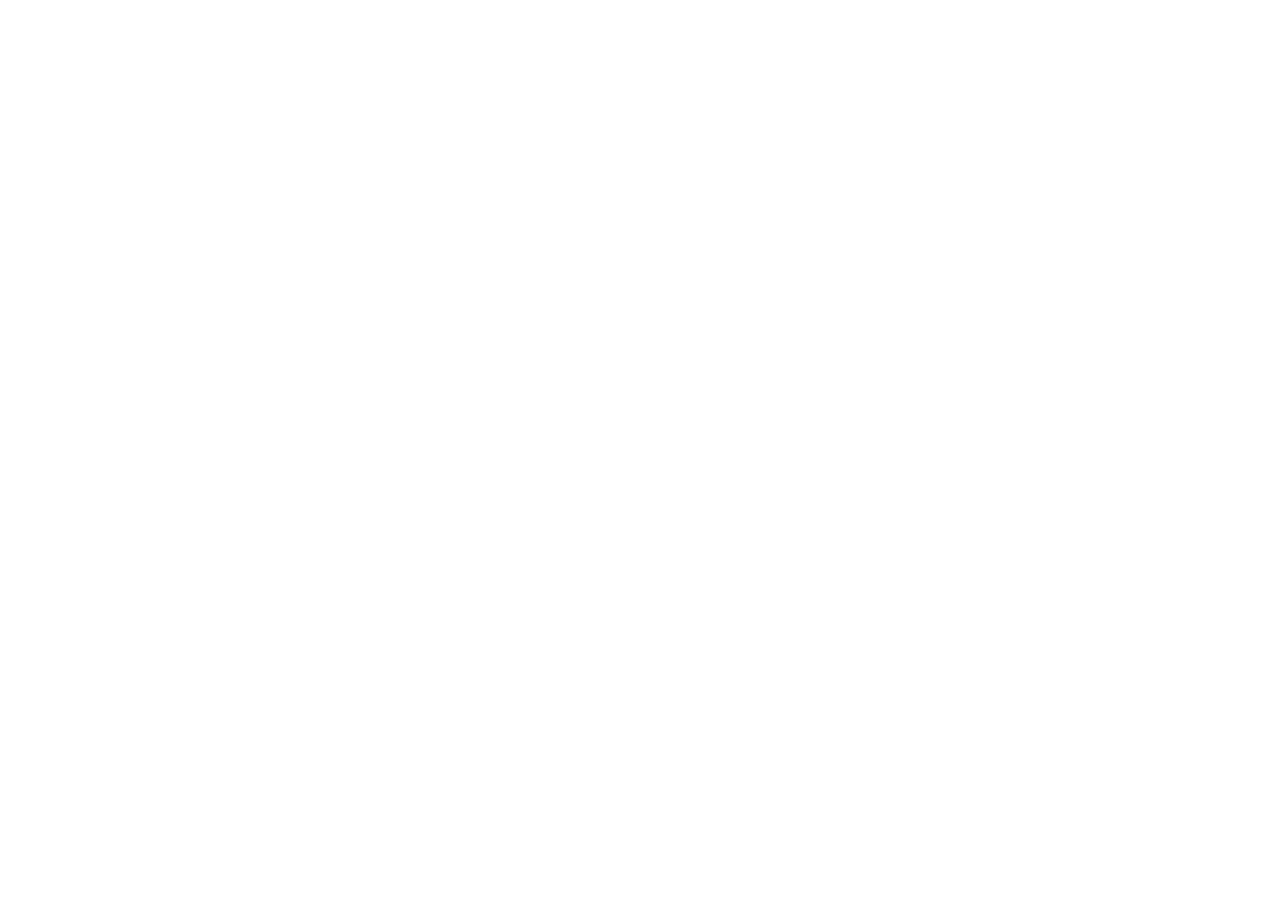
==== register.html @ e4cd12ae "Add register page and connect reset.css and style.css" ====
<!doctype html>
<html lang="en">
  <head>
    <meta charset="UTF-8" />
    <meta name="viewport" content="width=device-width, initial-scale=1.0" />
    <title>Document</title>
    <link rel="styleheet" href="css/reset.css" />
    <link rel="styleheet" href="css/style.css" />
  </head>
  <body></body>
</html>
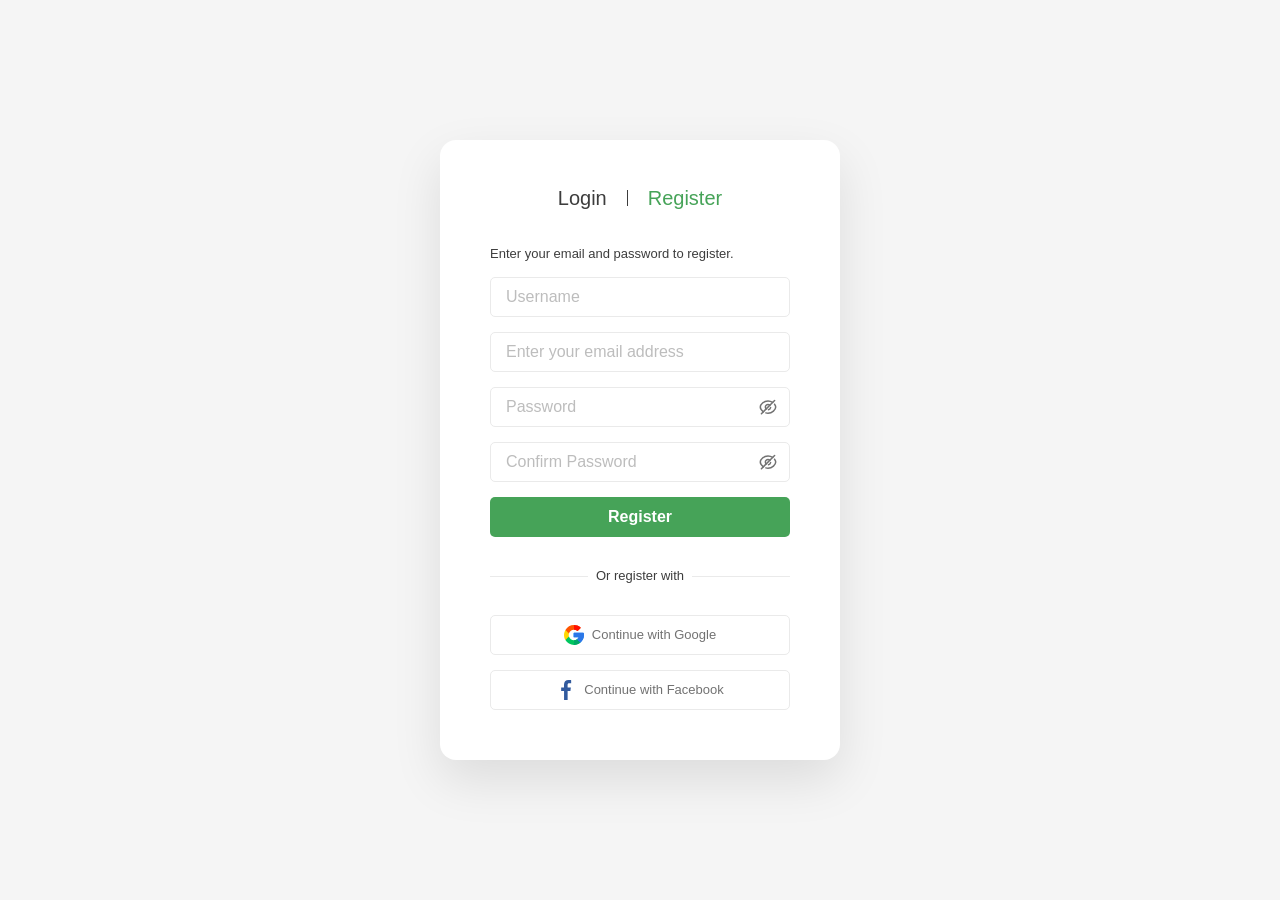
==== commit 93ed53a9: "Upgrade styles and improve form layout" ====
--- a/register.html
+++ b/register.html
@@ -3,9 +3,56 @@
   <head>
     <meta charset="UTF-8" />
     <meta name="viewport" content="width=device-width, initial-scale=1.0" />
-    <title>Document</title>
-    <link rel="styleheet" href="css/reset.css" />
-    <link rel="styleheet" href="css/style.css" />
+    <title>CGREENSHOP</title>
+
+    <link rel="stylesheet" href="css/reset.css" />
+    <link rel="stylesheet" href="css/style.css" />
   </head>
-  <body></body>
+
+  <body>
+    <div class="modal">
+      <div class="tabs">
+        <a class="tab" href="login.html">Login</a>
+        <a class="tab active" href="register.html">Register</a>
+      </div>
+
+      <form>
+        <p class="form-text">Enter your email and password to register.</p>
+
+        <input type="text" placeholder="Username" />
+
+        <input type="email" placeholder="Enter your email address" />
+
+        <div class="password">
+          <input type="password" placeholder="Password" />
+          <img class="eye" src="img/eye.svg" alt="Show password" />
+        </div>
+
+        <div class="password">
+          <input type="password" placeholder="Confirm Password" />
+          <img class="eye" src="img/eye.svg" alt="Show password" />
+        </div>
+
+        <button class="register-btn" type="submit">Register</button>
+      </form>
+
+      <div class="social-login">
+        <div class="divider">
+          <span class="divider-line"></span>
+          <span class="divider-text">Or register with</span>
+          <span class="divider-line"></span>
+        </div>
+
+        <button class="social-btn" type="button">
+          <img src="img/google.svg" alt="Google" />
+          Continue with Google
+        </button>
+
+        <button class="social-btn" type="button">
+          <img src="img/facebook.svg" alt="Facebook" />
+          Continue with Facebook
+        </button>
+      </div>
+    </div>
+  </body>
 </html>
--- a/css/style.css
+++ b/css/style.css
@@ -0,0 +1,157 @@
+body {
+    font-family: "Cera Pro", sans-serif;
+    background: #f5f5f5;
+    display: flex;
+    justify-content: center;
+    align-items: center;
+    min-height: 100vh;
+    margin: 0;
+}
+
+.modal {
+    background: #ffffff;
+    padding: 50px;
+    border-radius: 16px;
+    box-shadow: 0 20px 50px rgba(0, 0, 0, 0.1);
+}
+
+.tabs {
+    display: flex;
+    justify-content: center;
+    padding-bottom: 40px;
+    width: 300px;
+}
+
+.tab {
+    font-weight: 500;
+    font-size: 20px;
+    line-height: 16px;
+    text-decoration: none;
+    color: #3d3d3d;
+    padding: 0 20px;
+}
+
+.tabs .tab:first-child {
+    border-right: 1px solid #3d3d3d;
+}
+
+.tab.active {
+    color: #46a358;
+    pointer-events: none;
+}
+
+form {
+    display: flex;
+    flex-direction: column;
+    gap: 15px;
+}
+
+.form-text {
+    font-weight: 400;
+    font-size: 13px;
+    line-height: 16px;
+    margin: 0;
+    width: 300px;
+    color: #3d3d3d;
+}
+
+input {
+    border: 1px solid #eaeaea;
+    width: 300px;
+    height: 40px;
+    border-radius: 5px;
+    padding-left: 15px;
+    padding-right: 40px;
+    box-sizing: border-box;
+}
+
+input::placeholder {
+    color: #bdbdbd;
+}
+
+input:focus {
+    border-color: #46a358;
+    outline: none;
+}
+
+.password {
+    position: relative;
+    width: 300px;
+}
+
+.password input {
+    width: 100%;
+}
+
+.eye {
+    position: absolute;
+    right: 12px;
+    top: 50%;
+    transform: translateY(-50%);
+}
+
+.register-btn {
+    width: 300px;
+    height: 40px;
+    border: none;
+    border-radius: 5px;
+    background: #46a358;
+    color: #ffffff;
+    font-weight: 700;
+    font-size: 16px;
+    line-height: 16px;
+    cursor: pointer;
+    transition: background 0.2s ease;
+}
+
+.register-btn:hover {
+    background: #3d8e4d;
+}
+
+.social-login {
+    display: flex;
+    flex-direction: column;
+    gap: 15px;
+    margin-top: 16px;
+}
+
+.divider {
+    display: flex;
+    align-items: center;
+    width: 300px;
+    margin: 16px 0;
+    font-size: 13px;
+    color: #3d3d3d;
+    font-weight: 400;
+}
+
+.divider-line {
+    flex: 1;
+    height: 1px;
+    background: #eaeaea;
+}
+
+.divider-text {
+    padding: 0 8px;
+}
+
+.social-btn {
+    display: flex;
+    align-items: center;
+    justify-content: center;
+    gap: 8px;
+    width: 300px;
+    height: 40px;
+    border: 1px solid #eaeaea;
+    border-radius: 5px;
+    background: #ffffff;
+    font-size: 13px;
+    color: #727272;
+    cursor: pointer;
+    font-weight: 500;
+    transition: background 0.2s ease;
+}
+
+.social-btn:hover {
+    background: #f6f6f6;
+}
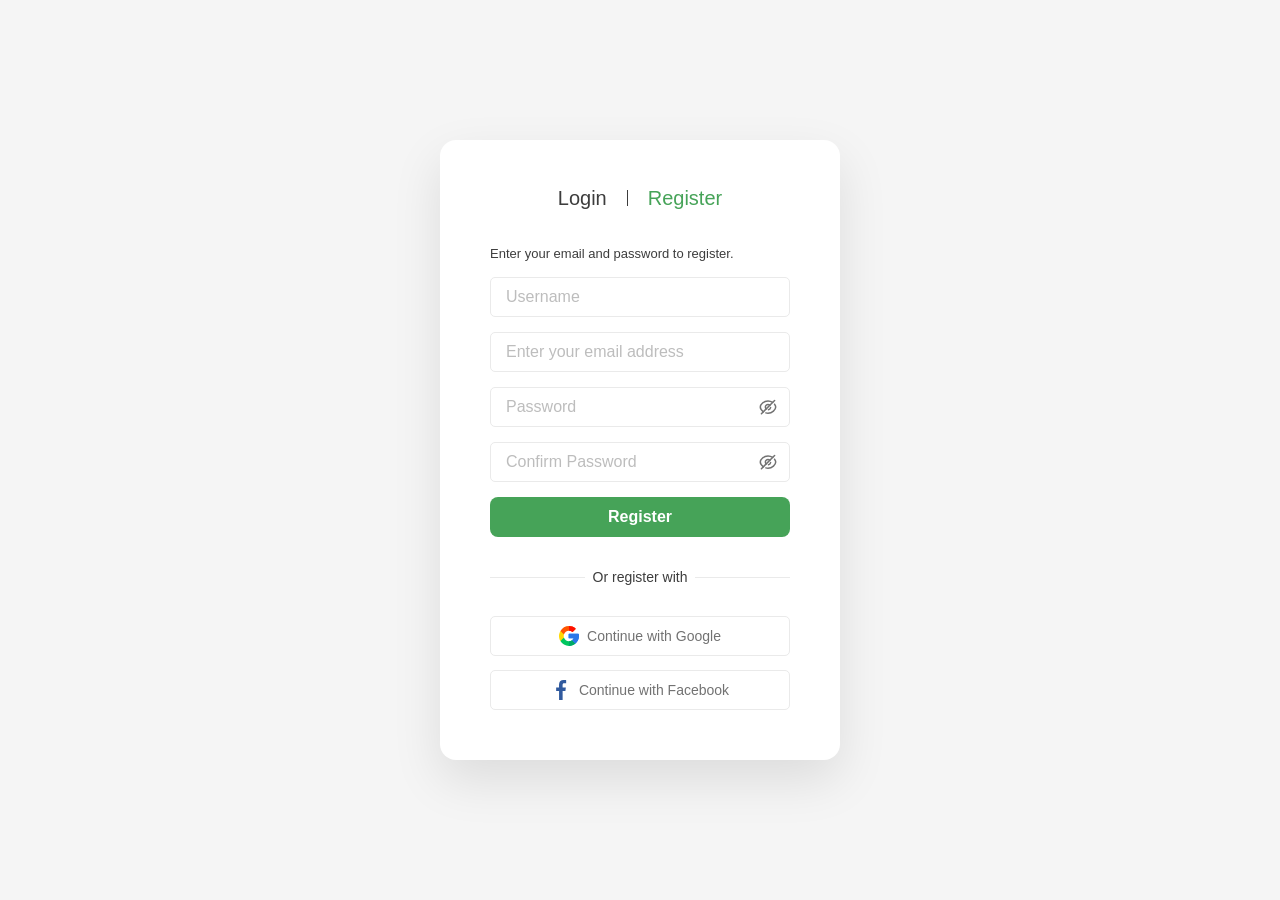
==== commit c6e6fe7e: "added header and hero section, added styles" ====
--- a/register.html
+++ b/register.html
@@ -9,7 +9,7 @@
     <link rel="stylesheet" href="css/style.css" />
   </head>
 
-  <body>
+  <body class="login-page">
     <div class="modal">
       <div class="tabs">
         <a class="tab" href="login.html">Login</a>
--- a/css/style.css
+++ b/css/style.css
@@ -1,5 +1,161 @@
-body {
+html {
+    scroll-behavior: smooth;
+}
+
+* {
     font-family: "Cera Pro", sans-serif;
+}
+
+.container {
+    max-width: 1200px;
+    margin: 0 auto;
+    margin: 0 16px;
+}
+
+.logo,
+.nav,
+.button {
+    display: inline-block;
+    vertical-align: top;
+}
+
+.header {
+    font-size: 0;
+    margin-top: 32px;
+    height: 52px;
+    border-bottom: 0.5px solid rgba(70, 163, 89, 0.309);
+}
+
+.logo {
+    width: 150px;
+}
+
+.nav {
+    width: calc(100% - 250px);
+    font-size: 16px;
+}
+
+.menu {
+    text-align: center;
+    margin: 0;
+    padding-left: 0;
+}
+
+.menu li {
+    display: inline-block;
+}
+
+.menu li:not(:last-child) {
+    margin-right: 48px;
+}
+
+.menu a {
+    font-weight: 400;
+    font-size: 16px;
+    color: #3d3d3d;
+    text-decoration: none;
+    padding: 8px 0 24px 0;
+    display: inline-block;
+    border-bottom: 2px solid transparent;
+}
+
+.menu a.active {
+    font-weight: 700;
+    border-bottom: 2px solid #46a358;
+}
+
+.button {
+    display: inline-block;
+    width: 100px;
+    padding: 8px 16px;
+    border-radius: 8px;
+    background-color: #46a358;
+    color: #ffffff;
+    text-decoration: none;
+    font-size: 16px;
+    font-weight: 500;
+    text-align: center;
+    transition: background 0.2s ease;
+}
+
+.button:hover {
+    background-color: #3d8e4d;
+}
+
+.button img,
+.button span {
+    vertical-align: middle;
+}
+
+.button img {
+    margin-right: 4px;
+}
+
+.hero {
+    background: #f5f5f5;
+    padding-left: 40px;
+    font-size: 0;
+    margin-top: 12px;
+}
+
+.hero-left {
+    display: inline-block;
+    vertical-align: middle;
+    width: calc(100% - 507px);
+    text-align: left;
+}
+
+.hero-right {
+    display: inline-block;
+    vertical-align: middle;
+    width: 507px;
+    text-align: right;
+}
+
+.hero-right img {
+    max-width: 100%;
+    height: 450px;
+}
+
+.hero-subtitle {
+    font-size: 14px;
+    line-height: 16px;
+    letter-spacing: 10%;
+    color: #3d3d3d;
+    margin-bottom: 8px;
+}
+
+.hero-title {
+    font-size: 70px;
+    font-weight: 900;
+    line-height: 70px;
+    color: #3d3d3d;
+    margin: 0 0 4px;
+}
+
+.hero-title span {
+    color: #46a358;
+}
+
+.hero-text {
+    font-size: 14px;
+    color: #727272;
+    line-height: 24px;
+    margin-bottom: 44px;
+    max-width: 560px;
+}
+
+.hero .button {
+    width: 140px;
+    text-transform: uppercase;
+}
+
+.hero-subtitle,
+.hero-title {
+    text-transform: uppercase;
+}
+
+.login-page {
     background: #f5f5f5;
     display: flex;
     justify-content: center;
@@ -94,7 +250,7 @@
     width: 300px;
     height: 40px;
     border: none;
-    border-radius: 5px;
+    border-radius: 8px;
     background: #46a358;
     color: #ffffff;
     font-weight: 700;
@@ -111,7 +267,7 @@
 .social-login {
     display: flex;
     flex-direction: column;
-    gap: 15px;
+    gap: 14px;
     margin-top: 16px;
 }
 
@@ -120,7 +276,7 @@
     align-items: center;
     width: 300px;
     margin: 16px 0;
-    font-size: 13px;
+    font-size: 14px;
     color: #3d3d3d;
     font-weight: 400;
 }
@@ -145,7 +301,7 @@
     border: 1px solid #eaeaea;
     border-radius: 5px;
     background: #ffffff;
-    font-size: 13px;
+    font-size: 14px;
     color: #727272;
     cursor: pointer;
     font-weight: 500;
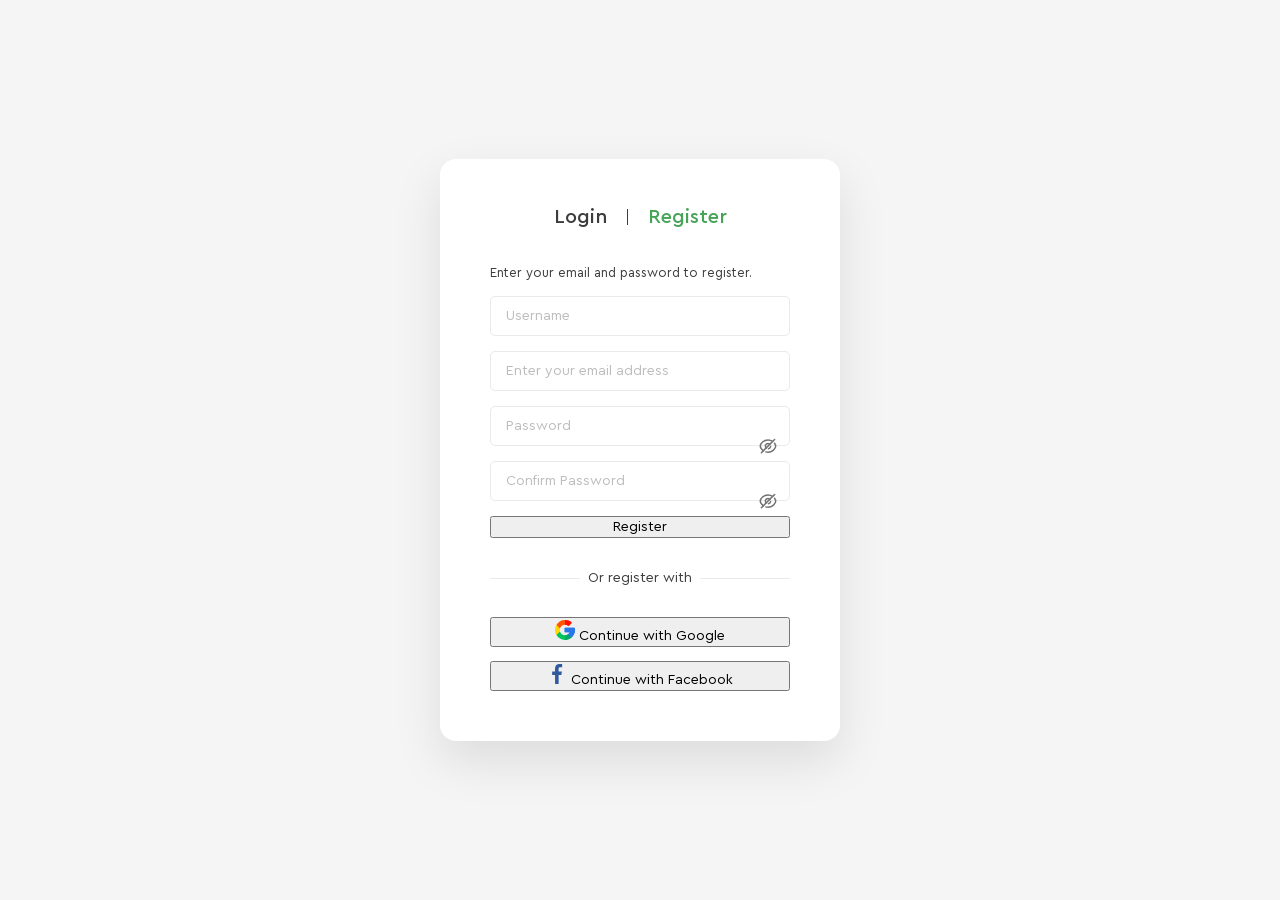
==== commit ec13e9e1: "Created footer" ====
--- a/register.html
+++ b/register.html
@@ -16,7 +16,7 @@
         <a class="tab active" href="register.html">Register</a>
       </div>
 
-      <form>
+      <form class="registration-form">
         <p class="form-text">Enter your email and password to register.</p>
 
         <input type="text" placeholder="Username" />
--- a/css/style.css
+++ b/css/style.css
@@ -1,73 +1,384 @@
+@font-face {
+    font-family: "Cera Pro";
+    src: local("Cera Pro"),
+        url("../fonts/CeraPro-Regular.woff2") format("woff2");
+    font-weight: 400;
+    font-style: normal;
+    font-display: swap;
+}
+
+@font-face {
+    font-family: "Cera Pro";
+    src: local("Cera Pro"),
+        url("../fonts/CeraPro-Bold.woff2") format("woff2");
+    font-weight: 700;
+    font-style: normal;
+    font-display: swap;
+}
+
+@font-face {
+    font-family: "Cera Pro";
+    src: local("Cera Pro"),
+        url("../fonts/CeraPro-Medium.woff2") format("woff2");
+    font-weight: 500;
+    font-style: normal;
+    font-display: swap;
+}
+
+@font-face {
+    font-family: "Cera Pro";
+    src: local("Cera Pro"),
+        url("../fonts/CeraPro-Black.woff2") format("woff2");
+    font-weight: 900;
+    font-style: normal;
+    font-display: swap;
+}
+
 html {
     scroll-behavior: smooth;
 }
 
-* {
+body {
     font-family: "Cera Pro", sans-serif;
+    font-size: 14px;
+    color: #3d3d3d;
 }
 
 .container {
     max-width: 1200px;
     margin: 0 auto;
-    margin: 0 16px;
-}
-
-.logo,
-.nav,
+    padding: 100px 0 16px;
+}
+
+.promo-section {
+    display: flex;
+    gap: 28px;
+    margin-top: 140px;
+}
+
+.promo-card {
+    display: flex;
+    align-items: center;
+    flex: 1;
+    background-color: #fbfbfb;
+}
+
+.promo-image {
+    flex: 0 0 289px;
+    margin-top: -40px;
+}
+
+.promo-image img {
+    width: 100%;
+    height: 100%;
+    object-fit: contain;
+    display: block;
+}
+
+.promo-content {
+    flex: 1;
+    padding: 20px 20px 20px 32px;
+    text-align: right;
+}
+
+
+.promo-title {
+    margin: 0 0 9px;
+    font-size: 18px;
+    line-height: 24px;
+    font-weight: 900;
+    color: #3d3d3d;
+    text-transform: uppercase;
+}
+
+.promo-text {
+    margin: 0 0 25px;
+    line-height: 24px;
+    color: #727272;
+}
+
+.promo-link {
+    display: inline-flex;
+    align-items: center;
+    gap: 8px;
+    padding: 10px 20px;
+    border-radius: 6px;
+    background-color: #46a358;
+    text-decoration: none;
+    font-weight: 500;
+    color: #ffffff;
+}
+
+
+.promo-link:hover {
+    background-color: #3d8e4d;
+}
+
+.blog-section {
+    margin-top: 140px;
+    margin-bottom: 140px;
+}
+
+.blog-heading {
+    text-align: center;
+    margin-bottom: 35px;
+}
+
+.blog-title {
+    margin: 0 0 8px;
+    font-size: 30px;
+    line-height: 32px;
+    color: #3d3d3d;
+}
+
+.blog-subtitle {
+    margin: 0;
+    line-height: 24px;
+    color: #727272;
+}
+
+.blog-list {
+    display: flex;
+    gap: 44px;
+}
+
+.blog-card {
+    width: 268px;
+    background-color: #fbfbfb;
+}
+
+.blog-image {
+    display: block;
+    width: 100%;
+    height: auto;
+}
+
+.blog-content {
+    padding: 12px;
+}
+
+.blog-meta {
+    font-weight: 500;
+    line-height: 16px;
+    color: #46a358;
+    white-space: nowrap;
+    margin-bottom: 4px;
+}
+
+.blog-meta span {
+    color: #46a358;
+}
+
+.blog-card-title {
+    margin: 0 0 4px;
+    font-size: 20px;
+    line-height: 26px;
+    font-weight: 700;
+    color: #3d3d3d;
+}
+
+.blog-text {
+    margin: 0 0 10px;
+    line-height: 22px;
+    color: #727272;
+}
+
+.blog-link {
+    display: inline-flex;
+    align-items: center;
+    gap: 6px;
+    text-decoration: none;
+    line-height: 16px;
+    font-weight: 500;
+    color: #3d3d3d;
+}
+
+.blog-link img {
+    width: 14px;
+    height: 14px;
+    display: block;
+}
+
+.blog-link:hover {
+    color: #46a358;
+}
+
+.menu,
+.submenu,
+.second-submenu {
+    margin: 0;
+    padding: 0;
+    list-style: none;
+}
+
+.header {
+    position: fixed;
+    top: 32px;
+    left: 50%;
+    transform: translateX(-50%);
+    width: 100%;
+    max-width: 1200px;
+    display: flex;
+    align-items: center;
+    padding-bottom: 16px;
+    border-bottom: 0.5px solid rgba(70, 163, 89, 0.309);
+    background-color: #ffffff;
+    z-index: 100;
+}
+
+.nav {
+    flex-grow: 1;
+    margin: 0 20px;
+    font-size: 16px;
+}
+
+.menu {
+    display: flex;
+    justify-content: center;
+    gap: 40px;
+}
+
+.menu>li {
+    position: relative;
+}
+
+.menu>li::after {
+    content: '';
+    position: absolute;
+    left: 0;
+    right: 0;
+    height: 20px;
+    bottom: -24px;
+}
+
+.menu>li>a {
+    position: relative;
+    display: inline-block;
+    font-size: 16px;
+    color: #3d3d3d;
+    text-decoration: none;
+    border-bottom: 2px solid transparent;
+    transition: color 0.2s ease;
+}
+
+.menu>li:hover>a {
+    color: #46a358;
+}
+
+.menu>li>a.active {
+    font-weight: 700;
+}
+
+.menu>li>a.active::after {
+    content: '';
+    position: absolute;
+    left: 0;
+    right: 0;
+    bottom: -28px;
+    height: 2px;
+    background: #46a358;
+}
+
+.submenu {
+    position: absolute;
+    top: 100%;
+    left: 50%;
+    transform: translateX(-50%);
+    min-width: 200px;
+    background: #edf6ee;
+    display: none;
+    margin-top: 20px;
+}
+
+.submenu::after {
+    content: '';
+    position: absolute;
+    top: 0;
+    right: -2px;
+    width: 2px;
+    height: 100%;
+}
+
+.second-submenu {
+    position: absolute;
+    top: 0;
+    left: calc(100% + 2px);
+    min-width: 200px;
+    background: #edf6ee;
+    display: none;
+}
+
+.menu>li:hover>.submenu,
+.menu>li>.submenu:hover {
+    display: block;
+}
+
+.submenu li {
+    position: relative;
+}
+
+.submenu li:hover>.second-submenu,
+.submenu li>.second-submenu:hover {
+    display: block;
+}
+
+.submenu a,
+.second-submenu a {
+    display: block;
+    width: 100%;
+    padding: 12px 40px 12px 20px;
+    text-decoration: none;
+    color: #3d3d3d;
+    position: relative;
+    transition: background 0.2s ease, color 0.2s ease, font-weight 0.2s ease;
+}
+
+.submenu li:hover>a,
+.second-submenu li:hover>a {
+    background: #46a358;
+    color: #ffffff;
+    font-weight: 700;
+}
+
+.arrow {
+    position: absolute;
+    right: 14px;
+    top: 50%;
+    transform: translateY(-50%);
+    color: #727272;
+    display: none;
+}
+
+.arrow-icon {
+    display: block;
+    width: 12px;
+    height: 12px;
+    fill: currentColor;
+    transform: rotate(180deg);
+    transform-origin: center;
+    transition: transform 0.2s ease, fill 0.2s ease;
+}
+
+.submenu li:is(:has(.second-submenu))>a .arrow {
+    display: block;
+}
+
+.submenu li:hover>a .arrow,
+.second-submenu li:hover>a .arrow {
+    color: #ffffff;
+}
+
+.submenu li:hover>a .arrow-icon,
+.second-submenu li:hover>a .arrow-icon {
+    transform: rotate(0deg);
+}
+
 .button {
-    display: inline-block;
-    vertical-align: top;
-}
-
-.header {
-    font-size: 0;
-    margin-top: 32px;
-    height: 52px;
-    border-bottom: 0.5px solid rgba(70, 163, 89, 0.309);
-}
-
-.logo {
-    width: 150px;
-}
-
-.nav {
-    width: calc(100% - 250px);
-    font-size: 16px;
-}
-
-.menu {
-    text-align: center;
-    margin: 0;
-    padding-left: 0;
-}
-
-.menu li {
-    display: inline-block;
-}
-
-.menu li:not(:last-child) {
-    margin-right: 48px;
-}
-
-.menu a {
-    font-weight: 400;
-    font-size: 16px;
-    color: #3d3d3d;
-    text-decoration: none;
-    padding: 8px 0 24px 0;
-    display: inline-block;
-    border-bottom: 2px solid transparent;
-}
-
-.menu a.active {
-    font-weight: 700;
-    border-bottom: 2px solid #46a358;
-}
-
-.button {
-    display: inline-block;
-    width: 100px;
-    padding: 8px 16px;
+    display: inline-flex;
+    align-items: center;
+    justify-content: center;
+    padding: 8px 20px;
+    height: 40px;
     border-radius: 8px;
     background-color: #46a358;
     color: #ffffff;
@@ -76,49 +387,46 @@
     font-weight: 500;
     text-align: center;
     transition: background 0.2s ease;
+    cursor: pointer;
+    gap: 4px;
+    border: none;
+    outline: none;
+    appearance: none;
+    -webkit-appearance: none;
 }
 
 .button:hover {
     background-color: #3d8e4d;
 }
 
-.button img,
-.button span {
-    vertical-align: middle;
-}
-
-.button img {
-    margin-right: 4px;
-}
 
 .hero {
     background: #f5f5f5;
     padding-left: 40px;
-    font-size: 0;
+    display: flex;
+    align-items: center;
     margin-top: 12px;
 }
 
+.hero-right {
+    flex-shrink: 0;
+}
+
+.hero-right img {
+    width: 450px;
+    height: 450px;
+    object-fit: contain;
+    display: block;
+}
+
 .hero-left {
-    display: inline-block;
-    vertical-align: middle;
-    width: calc(100% - 507px);
-    text-align: left;
-}
-
-.hero-right {
-    display: inline-block;
-    vertical-align: middle;
-    width: 507px;
-    text-align: right;
-}
-
-.hero-right img {
-    max-width: 100%;
-    height: 450px;
+    flex-basis: 60%;
+    flex-shrink: 0;
+
 }
 
 .hero-subtitle {
-    font-size: 14px;
+    font-weight: 500;
     line-height: 16px;
     letter-spacing: 10%;
     color: #3d3d3d;
@@ -138,21 +446,308 @@
 }
 
 .hero-text {
-    font-size: 14px;
     color: #727272;
     line-height: 24px;
     margin-bottom: 44px;
     max-width: 560px;
 }
 
-.hero .button {
-    width: 140px;
-    text-transform: uppercase;
-}
-
 .hero-subtitle,
+.hero .button,
 .hero-title {
     text-transform: uppercase;
+}
+
+
+.shop {
+    margin-top: 120px;
+}
+
+.shop-wrapper {
+ display: flex;
+}
+
+.shop-sidebar {
+    width: 310px;
+    flex-shrink: 0;
+    background-color: #fbfbfb;
+    margin: 0 50px 124px 0;
+    flex-direction: column;
+    display: flex;
+    justify-content: space-between;
+    position: relative;
+}
+
+.shop-container {
+    padding: 24px;
+    top: 80px;
+    position: sticky;
+}
+
+.sidebar-title {
+    font-size: 18px;
+    font-weight: 700;
+    line-height: 16px;
+    color: #3d3d3d;
+    margin: 0 0 18px;
+}
+
+.categories-list {
+    margin: 0;
+    padding: 0;
+    list-style: none;
+}
+
+.categories-list li:not(:last-child) {
+    margin-bottom: 18px;
+}
+
+.categories-list a {
+    text-decoration: none;
+    line-height: 16px;
+    color: #3d3d3d;
+    transition: color 0.2s ease;
+}
+
+.categories-list a:hover {
+    color: #46a358;
+}
+
+.categories-list a.active {
+    color: #46a358;
+    font-weight: 700;
+}
+
+.banner {
+    display: block;
+    width: 100%;
+    position: sticky;
+    z-index: 100;
+}
+
+.shop-products {
+    flex-grow: 1;
+    position: relative;
+}
+
+.shop-top {
+    display: flex;
+    justify-content: space-between;
+    align-items: center;
+    margin-bottom: 32px;
+    gap: 20px;
+    position: sticky;
+    top: 100px;
+    background: #fff;
+    z-index: 10;
+}
+
+.shop-tabs {
+    display: flex;
+    gap: 40px;
+    margin: 0;
+    padding: 0;
+    list-style: none;
+}
+
+.shop-tabs a {
+    position: relative;
+    display: inline-block;
+    text-decoration: none;
+    line-height: 16px;
+    color: #3d3d3d;
+    padding-bottom: 8px;
+    border-bottom: 2px solid transparent;
+    transition: color 0.2s ease;
+}
+
+.shop-tabs a:hover {
+    color: #46a358;
+}
+
+.shop-tabs a.active::after {
+    content: '';
+    height: 2px;
+    background: #46a358;
+    position: absolute;
+    left: 0;
+    right: 0;
+    bottom: -8px;
+    pointer-events: none;
+}
+
+.shop-tabs a.active {
+    color: #46a358;
+    font-weight: 700;
+}
+
+.shop-sort {
+    display: flex;
+    align-items: center;
+    line-height: 16px;
+    color: #3d3d3d;
+}
+
+.shop-sort span {
+    margin-right: 8px;
+}
+
+.sort-button {
+    border: none;
+    background: none;
+    padding: 0;
+    line-height: 16px;
+    color: #3d3d3d;
+    display: flex;
+    align-items: center;
+    transition: color 0.2s ease;
+    cursor: pointer;
+}
+
+.sort-button:hover {
+    color: #46a358;
+}
+
+.sort-button img {
+    margin-left: 6px;
+    display: block;
+}
+
+.products-list {
+    display: flex;
+    flex-wrap: wrap;
+    gap: 70px 32px;
+}
+
+.product-card {
+    min-width: 180px;
+    flex-grow: 1;
+    flex-basis: 200px;
+}
+
+.product-image {
+    position: relative;
+    background-color: #fbfbfb;
+    margin-bottom: 12px;
+}
+
+.product-badge {
+    position: absolute;
+    top: 14px;
+    left: 0;
+    background-color: #46a358;
+    color: #ffffff;
+    font-size: 16px;
+    line-height: 16px;
+    font-weight: 500;
+    padding: 7px 10px;
+}
+
+.product-image::before {
+    content: "";
+    position: absolute;
+    top: 0;
+    left: 0;
+    width: 100%;
+    height: 2px;
+    background-color: #46a358;
+    opacity: 0;
+    transition: opacity 0.2s ease;
+}
+
+.product-actions {
+    position: absolute;
+    bottom: 8px;
+    left: 50%;
+    transform: translateX(-50%);
+    display: flex;
+    gap: 10px;
+    opacity: 0;
+    transition: opacity 0.2s ease;
+}
+
+.action-button {
+    width: 34px;
+    height: 34px;
+    background-color: #ffffff;
+    border-radius: 4px;
+    display: flex;
+    align-items: center;
+    justify-content: center;
+}
+
+.icon {
+    width: 20px;
+    height: 20px;
+    fill: #3d3d3d;
+    transition: fill 0.2s ease;
+}
+
+.product-card:hover .product-actions {
+    opacity: 1;
+}
+
+.product-card:hover .product-image::before {
+    opacity: 1;
+}
+
+.action-button:hover .icon {
+    fill: #46a358;
+}
+
+.product-title {
+    font-size: 16px;
+    line-height: 16px;
+    color: #3d3d3d;
+    margin: 0 0 6px;
+}
+
+.product-price {
+    font-size: 18px;
+    font-weight: 700;
+    line-height: 16px;
+    color: #46a358;
+    margin: 0;
+}
+
+.pagination {
+    display: flex;
+    justify-content: flex-end;
+    gap: 10px;
+    margin: 90px 0 0;
+    padding: 0;
+    list-style: none;
+}
+
+.pagination a {
+    display: flex;
+    align-items: center;
+    justify-content: center;
+    width: 35px;
+    height: 35px;
+    border: 1px solid #e5e5e5;
+    border-radius: 4px;
+    text-decoration: none;
+    font-size: 18px;
+    color: #3d3d3d;
+    transition: color 0.2s ease, border-color 0.2s ease, background-color 0.2s ease;
+}
+
+.pagination a:hover {
+    border-color: #46a358;
+    color: #46a358;
+}
+
+.pagination a.active {
+    background-color: #46a358;
+    border-color: #46a358;
+    color: #ffffff;
+    font-weight: 700;
+}
+
+.pagination a.active:hover {
+    background-color: #46a358;
+    color: #ffffff;
 }
 
 .login-page {
@@ -196,14 +791,13 @@
     pointer-events: none;
 }
 
-form {
+.registration-form {
     display: flex;
     flex-direction: column;
     gap: 15px;
 }
 
 .form-text {
-    font-weight: 400;
     font-size: 13px;
     line-height: 16px;
     margin: 0;
@@ -212,13 +806,21 @@
 }
 
 input {
+    display: block;
+    width: 100%;
+    min-height: 40px;
+    padding: 0 15px;
+
     border: 1px solid #eaeaea;
-    width: 300px;
-    height: 40px;
     border-radius: 5px;
-    padding-left: 15px;
-    padding-right: 40px;
-    box-sizing: border-box;
+    outline: none;
+
+    font: inherit;
+    line-height: 1;
+    color: #3d3d3d;
+    background-color: #ffffff;
+
+    transition: border-color 0.2s ease;
 }
 
 input::placeholder {
@@ -242,11 +844,11 @@
 .eye {
     position: absolute;
     right: 12px;
-    top: 50%;
+
     transform: translateY(-50%);
 }
 
-.register-btn {
+.register-button {
     width: 300px;
     height: 40px;
     border: none;
@@ -260,7 +862,7 @@
     transition: background 0.2s ease;
 }
 
-.register-btn:hover {
+.register-button:hover {
     background: #3d8e4d;
 }
 
@@ -276,9 +878,7 @@
     align-items: center;
     width: 300px;
     margin: 16px 0;
-    font-size: 14px;
-    color: #3d3d3d;
-    font-weight: 400;
+    color: #3d3d3d;
 }
 
 .divider-line {
@@ -291,7 +891,7 @@
     padding: 0 8px;
 }
 
-.social-btn {
+.social-button {
     display: flex;
     align-items: center;
     justify-content: center;
@@ -301,13 +901,279 @@
     border: 1px solid #eaeaea;
     border-radius: 5px;
     background: #ffffff;
-    font-size: 14px;
     color: #727272;
     cursor: pointer;
     font-weight: 500;
     transition: background 0.2s ease;
 }
 
-.social-btn:hover {
+.social-button:hover {
     background: #f6f6f6;
+}
+
+.footer {
+    background: #fbfbfb;
+    color: #3d3d3d;
+}
+
+.footer-top {
+    display: flex;
+    justify-content: space-between;
+    gap: 62px;
+    padding: 25px 0;
+}
+
+.footer-features {
+    display: flex;
+    flex: 1 1 auto;
+    margin: 0;
+    padding: 0;
+    list-style: none;
+}
+
+.feature-item {
+    position: relative;
+    flex: 0 1 204px;
+}
+
+.feature-item+.feature-item {
+    margin-left: 30px;
+    padding-left: 30px;
+}
+
+.feature-item+.feature-item::before {
+    content: '';
+    position: absolute;
+    top: 6px;
+    left: 0;
+    width: 1px;
+    height: 187px;
+    background: rgba(70, 163, 88, 0.1);
+}
+
+.feature-image {
+    position: relative;
+    width: 83px;
+    height: 83px;
+    margin-bottom: 16px;
+    background-repeat: no-repeat;
+    background-position: center;
+    background-size: contain;
+    z-index: 1;
+}
+
+.feature-image::after {
+    content: '';
+    position: absolute;
+    top: 16px;
+    left: 0;
+    width: 74px;
+    height: 74px;
+    border-radius: 50%;
+    background: rgba(70, 163, 88, 0.13);
+    z-index: -1;
+}
+
+.feature-image--care {
+    background-image: url("../img/garden_сare.png");
+}
+
+.feature-image--renovation {
+    background-image: url("../img/plant_renovation.png");
+}
+
+.feature-image--watering {
+    background-image: url("../img/watering_graden.png");
+}
+
+.feature-item h3,
+.footer-newsletter h2,
+.footer-column h3,
+.footer-socials h3 {
+    margin: 0;
+    font-weight: 700;
+    line-height: 1.2;
+}
+
+.feature-item h3 {
+    margin-bottom: 9px;
+    font-size: 17px;
+}
+
+.feature-item p,
+.footer-newsletter p,
+.footer-column a,
+.footer-contact,
+.footer-contact a,
+.footer-copy {
+    margin: 0;
+    font-size: 14px;
+    line-height: 1.57;
+}
+
+.feature-item p,
+.footer-newsletter p {
+    color: #727272;
+}
+
+.footer-newsletter {
+    flex: 0 0 354px;
+}
+
+.footer-newsletter h2 {
+    margin-bottom: 18px;
+    font-size: 18px;
+}
+
+.newsletter-form {
+    display: flex;
+    width: 100%;
+    margin-bottom: 18px;
+}
+
+.newsletter-input {
+    flex: 1;
+    min-width: 0;
+    border: none;
+    border-radius: 5px 0 0 5px;
+}
+
+.newsletter-form input::placeholder {
+    color: #acacac;
+}
+
+.newsletter-button {
+    border-radius: 0 6px 6px 0;
+    padding-inline: 24px;
+    flex-shrink: 0;
+}
+
+.newsletter-button:hover {
+    background: #3d8f4f;
+}
+
+.footer-middle {
+    padding: 0 25px;
+}
+
+.footer-contacts {
+    display: flex;
+    align-items: center;
+    justify-content: space-between;
+    gap: 30px;
+    padding: 25px 23px 19px;
+    background: linear-gradient(90deg, #edf6ef 0%, #52c368 100%);
+}
+
+.footer-logo {
+    width: 208px;
+    flex-shrink: 0;
+}
+
+.footer-logo img {
+    display: block;
+    height: 30px;
+}
+
+.footer-contact {
+    display: flex;
+    align-items: center;
+    gap: 10px;
+    width: 208px;
+    margin: 0;
+    font-style: normal;
+    line-height: 1.57;
+    color: #3d3d3d;
+}
+
+.footer-contact img {
+    width: 20px;
+    height: 20px;
+    flex-shrink: 0;
+    display: block;
+}
+
+.footer-contact a {
+    color: #3d3d3d;
+    text-decoration: none;
+}
+
+.footer-contact a:hover {
+    color: #46a358;
+}
+
+.footer-bottom {
+    display: flex;
+    justify-content: space-between;
+    gap: 30px;
+    padding: 33px 0 29px;
+    border-bottom: 1px solid rgba(70, 163, 88, 0.2);
+}
+
+.footer-column {
+    min-width: 140px;
+}
+
+.footer-column h3,
+.footer-socials h3 {
+    margin-bottom: 8px;
+    font-size: 18px;
+}
+
+.footer-column ul,
+.social-list {
+    margin: 0;
+    padding: 0;
+    list-style: none;
+}
+
+.footer-column li:not(:last-child) {
+    margin-bottom: 8px;
+}
+
+.footer-column a {
+    color: #3d3d3d;
+    text-decoration: none;
+}
+
+.footer-column a:hover {
+    color: #46a358;
+}
+
+.footer-socials {
+    flex: 0 0 224px;
+}
+
+.social-list {
+    display: flex;
+    gap: 10px;
+    margin-bottom: 33px;
+}
+
+.social-list a {
+    display: flex;
+    align-items: center;
+    justify-content: center;
+    width: 30px;
+    height: 30px;
+    border: 1px solid rgba(70, 163, 88, 0.2);
+    border-radius: 4px;
+    color: #46a358;
+}
+
+.social-list a:hover {
+    background: #46a358;
+    color: #ffffff;
+    border-color: #46a358;
+}
+
+.social-list svg {
+    width: 18px;
+    height: 18px;
+    fill: currentColor;
+}
+
+.footer-copy {
+    padding: 6px 0 13px;
+    text-align: center;
 }
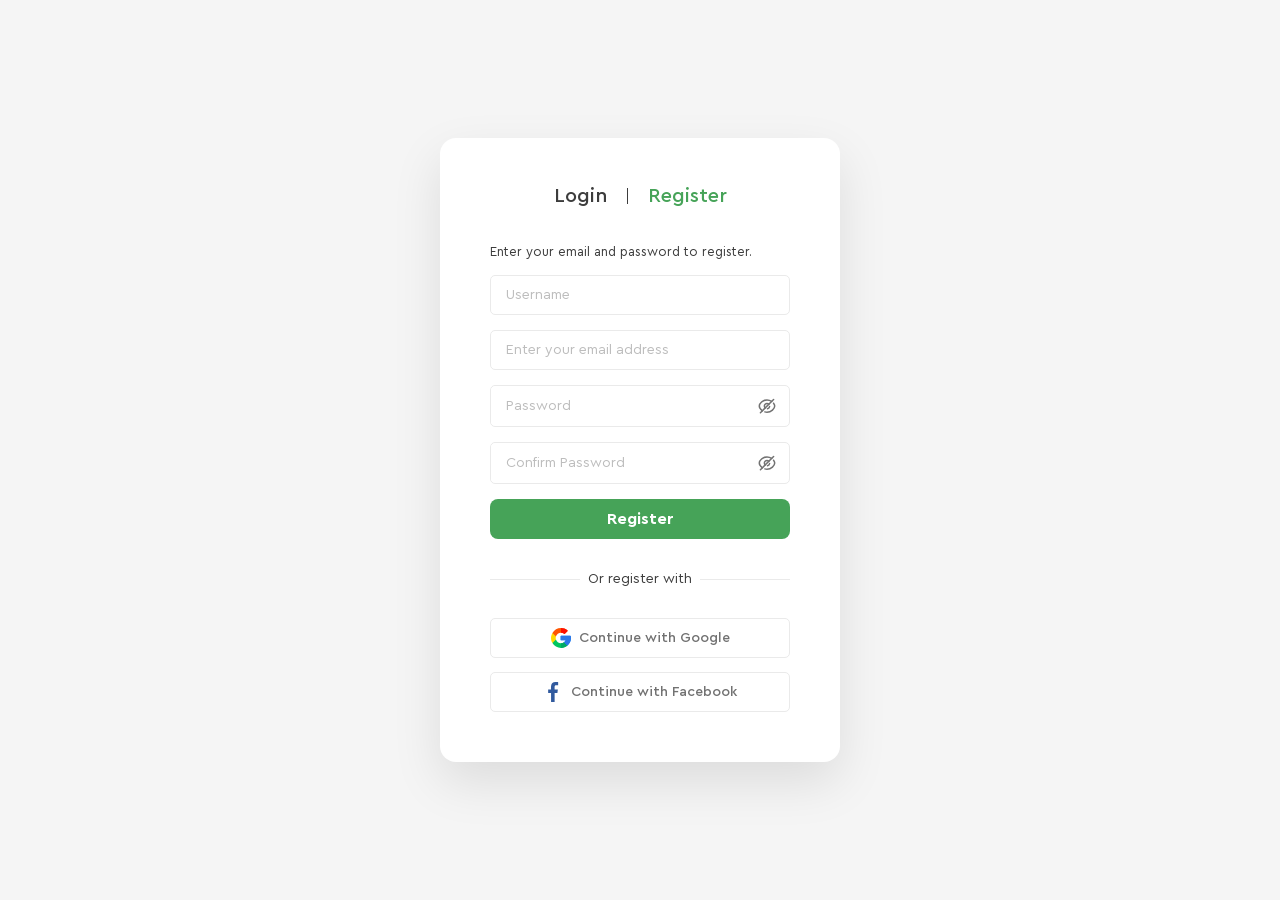
==== commit 051dc312: "add transitions and svg sprites" ====
--- a/register.html
+++ b/register.html
@@ -33,7 +33,7 @@
           <img class="eye" src="img/eye.svg" alt="Show password" />
         </div>
 
-        <button class="register-btn" type="submit">Register</button>
+        <button class="register-button" type="submit">Register</button>
       </form>
 
       <div class="social-login">
@@ -43,12 +43,12 @@
           <span class="divider-line"></span>
         </div>
 
-        <button class="social-btn" type="button">
+        <button class="social-button" type="button">
           <img src="img/google.svg" alt="Google" />
           Continue with Google
         </button>
 
-        <button class="social-btn" type="button">
+        <button class="social-button" type="button">
           <img src="img/facebook.svg" alt="Facebook" />
           Continue with Facebook
         </button>
--- a/css/style.css
+++ b/css/style.css
@@ -34,6 +34,50 @@
     font-display: swap;
 }
 
+@font-face {
+    font-family: 'icomoon';
+    src: url('../fonts/icons/icomoon.eot?dzgu69');
+    src:  url('../fonts/icons/icomoon.eot?dzgu69#iefix') format('embedded-opentype'),
+    url('../fonts/icons/icomoon.ttf?dzgu69') format('truetype'),
+    url('../fonts/icons/icomoon.woff?dzgu69') format('woff'),
+    url('../fonts/icons/icomoon.svg?dzgu69#icomoon') format('svg');
+    font-weight: normal;
+    font-style: normal;
+    font-display: block;
+}
+
+[class^="icon-"],
+[class*=" icon-"] {
+    /* use !important to prevent issues with browser extensions that change fonts */
+    font-family: 'icomoon' !important;
+    speak: never;
+    font-style: normal;
+    font-weight: normal;
+    font-variant: normal;
+    text-transform: none;
+    line-height: 1;
+
+    /* Better Font Rendering =========== */
+    -webkit-font-smoothing: antialiased;
+    -moz-osx-font-smoothing: grayscale;
+}
+
+.icon-facebook:before {
+    content: "\ea90";
+}
+
+.icon-instagram:before {
+    content: "\ea92";
+}
+
+.icon-twitter:before {
+    content: "\ea96";
+}
+
+.icon-linkedin:before {
+    content: "\eaca";
+}
+
 html {
     scroll-behavior: smooth;
 }
@@ -79,8 +123,8 @@
     flex: 1;
     padding: 20px 20px 20px 32px;
     text-align: right;
-}
-
+    min
+}
 
 .promo-title {
     margin: 0 0 9px;
@@ -302,10 +346,11 @@
 .second-submenu {
     position: absolute;
     top: 0;
-    left: calc(100% + 2px);
+    bottom: 0;
+    left: 100%;
     min-width: 200px;
-    background: #edf6ee;
     display: none;
+    transform: translateX(2px);
 }
 
 .menu>li:hover>.submenu,
@@ -313,10 +358,6 @@
     display: block;
 }
 
-.submenu li {
-    position: relative;
-}
-
 .submenu li:hover>.second-submenu,
 .submenu li>.second-submenu:hover {
     display: block;
@@ -325,6 +366,7 @@
 .submenu a,
 .second-submenu a {
     display: block;
+    background: #edf6ee;
     width: 100%;
     padding: 12px 40px 12px 20px;
     text-decoration: none;
@@ -621,26 +663,33 @@
 
 .product-card {
     min-width: 180px;
-    flex-grow: 1;
-    flex-basis: 200px;
+    flex: 1 1 200px;
 }
 
 .product-image {
     position: relative;
+    margin-bottom: 12px;
     background-color: #fbfbfb;
-    margin-bottom: 12px;
+    overflow: hidden;
+}
+
+.product-image>img {
+    display: block;
+    width: 100%;
+    height: auto;
 }
 
 .product-badge {
     position: absolute;
     top: 14px;
     left: 0;
+    z-index: 2;
+    padding: 7px 10px;
     background-color: #46a358;
     color: #ffffff;
     font-size: 16px;
     line-height: 16px;
     font-weight: 500;
-    padding: 7px 10px;
 }
 
 .product-image::before {
@@ -648,6 +697,7 @@
     position: absolute;
     top: 0;
     left: 0;
+    z-index: 2;
     width: 100%;
     height: 2px;
     background-color: #46a358;
@@ -657,30 +707,37 @@
 
 .product-actions {
     position: absolute;
-    bottom: 8px;
     left: 50%;
+    bottom: 12px;
+    z-index: 3;
+    display: flex;
+    gap: 8px;
     transform: translateX(-50%);
-    display: flex;
-    gap: 10px;
     opacity: 0;
     transition: opacity 0.2s ease;
 }
 
 .action-button {
-    width: 34px;
-    height: 34px;
+    display: flex;
+    align-items: center;
+    justify-content: center;
+    width: 35px;
+    height: 35px;
+    border-radius: 4px;
     background-color: #ffffff;
-    border-radius: 4px;
-    display: flex;
-    align-items: center;
-    justify-content: center;
+    text-decoration: none;
+    box-shadow: 0 4px 10px rgba(0, 0, 0, 0.06);
 }
 
 .icon {
     width: 20px;
     height: 20px;
     fill: #3d3d3d;
-    transition: fill 0.2s ease;
+    transition: fill 0.25s ease;
+}
+
+.action-button:hover .icon {
+    fill: #46a358;
 }
 
 .product-card:hover .product-actions {
@@ -691,23 +748,19 @@
     opacity: 1;
 }
 
-.action-button:hover .icon {
-    fill: #46a358;
-}
-
 .product-title {
+    margin: 0 0 6px;
+    color: #3d3d3d;
     font-size: 16px;
     line-height: 16px;
-    color: #3d3d3d;
-    margin: 0 0 6px;
 }
 
 .product-price {
+    margin: 0;
+    color: #46a358;
     font-size: 18px;
+    line-height: 16px;
     font-weight: 700;
-    line-height: 16px;
-    color: #46a358;
-    margin: 0;
 }
 
 .pagination {
@@ -833,19 +886,32 @@
 }
 
 .password {
-    position: relative;
+    display: flex;
+    align-items: center;
     width: 300px;
+    border: 1px solid #eaeaea;
+    border-radius: 5px;
+    transition: border-color 0.2s ease;
+}
+
+.password:focus-within {
+    border-color: #46a358;
 }
 
 .password input {
-    width: 100%;
+    flex: 1;
+    min-width: 0;
+    border: none;
+    outline: none;
 }
 
 .eye {
-    position: absolute;
-    right: 12px;
-
-    transform: translateY(-50%);
+    flex-shrink: 0;
+    width: 20px;
+    height: 20px;
+    margin-right: 12px;
+    display: block;
+    cursor: pointer;
 }
 
 .register-button {
@@ -931,58 +997,63 @@
     list-style: none;
 }
 
+.footer-features {
+    display: flex;
+    align-items: flex-start;
+    margin: 0;
+    padding: 0;
+    list-style: none;
+}
+
 .feature-item {
     position: relative;
     flex: 0 1 204px;
+    padding-top: 104px;
 }
 
 .feature-item+.feature-item {
     margin-left: 30px;
     padding-left: 30px;
-}
-
-.feature-item+.feature-item::before {
+    border-left: 1px solid rgba(70, 163, 88, 0.1);
+}
+
+.feature-item>* {
+    position: relative;
+    z-index: 2;
+}
+
+.feature-item::before {
     content: '';
     position: absolute;
-    top: 6px;
-    left: 0;
-    width: 1px;
-    height: 187px;
-    background: rgba(70, 163, 88, 0.1);
-}
-
-.feature-image {
-    position: relative;
+    top: 0;
     width: 83px;
     height: 83px;
-    margin-bottom: 16px;
     background-repeat: no-repeat;
     background-position: center;
     background-size: contain;
     z-index: 1;
 }
 
-.feature-image::after {
+.feature-item::after {
     content: '';
     position: absolute;
     top: 16px;
-    left: 0;
     width: 74px;
     height: 74px;
     border-radius: 50%;
     background: rgba(70, 163, 88, 0.13);
-    z-index: -1;
-}
-
-.feature-image--care {
+    z-index: 0;
+}
+
+.feature-item--care::before {
     background-image: url("../img/garden_сare.png");
 }
 
-.feature-image--renovation {
+.feature-item--renovation::before {
     background-image: url("../img/plant_renovation.png");
 }
 
-.feature-image--watering {
+.feature-item--watering::before {
     background-image: url("../img/watering_graden.png");
 }
 
@@ -1034,7 +1105,7 @@
 .newsletter-input {
     flex: 1;
     min-width: 0;
-    border: none;
+    border: 1px solid #eaeaea;
     border-radius: 5px 0 0 5px;
 }
 
@@ -1086,11 +1157,17 @@
     color: #3d3d3d;
 }
 
-.footer-contact img {
+.footer-contact img,
+.footer-contact-icon {
     width: 20px;
     height: 20px;
     flex-shrink: 0;
     display: block;
+}
+
+.footer-contact-icon {
+    stroke: #46a358;
+    fill: none;
 }
 
 .footer-contact a {
@@ -1111,7 +1188,8 @@
 }
 
 .footer-column {
-    min-width: 140px;
+    width: 140px;
+    flex-shrink: 0;
 }
 
 .footer-column h3,
@@ -1134,6 +1212,7 @@
 .footer-column a {
     color: #3d3d3d;
     text-decoration: none;
+    overflow-wrap: break-word;
 }
 
 .footer-column a:hover {
@@ -1159,6 +1238,17 @@
     border: 1px solid rgba(70, 163, 88, 0.2);
     border-radius: 4px;
     color: #46a358;
+    text-decoration: none;
+    transition: color 0.2s ease, background 0.2s ease, border-color 0.2s ease;
+    font-size: 16px;
+}
+
+.social-icon {
+    width: 16px;
+    height: 16px;
+    fill: currentColor;
+    display: block;
+    flex-shrink: 0;
 }
 
 .social-list a:hover {
@@ -1167,12 +1257,6 @@
     border-color: #46a358;
 }
 
-.social-list svg {
-    width: 18px;
-    height: 18px;
-    fill: currentColor;
-}
-
 .footer-copy {
     padding: 6px 0 13px;
     text-align: center;
